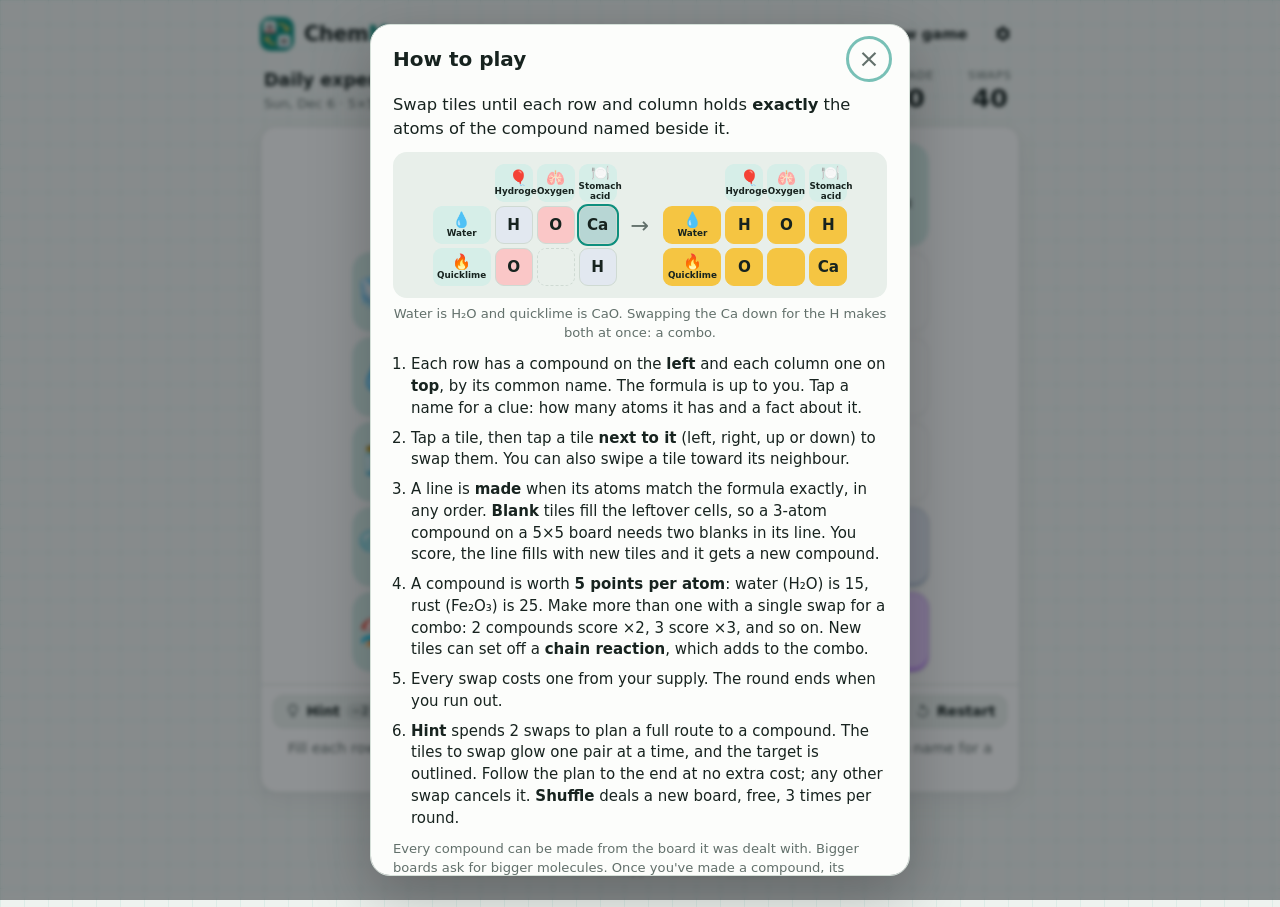
==== public/index.html @ acdf08f6 "Add ChemMove site and fix four gameplay bugs - Record a round's result as soon as it ends, not after" ====
<!doctype html>
<html lang="en">
<head>
  <meta charset="utf-8">
  <meta name="viewport" content="width=device-width, initial-scale=1, viewport-fit=cover">
  <title>ChemMove — a daily atom-swapping chemistry puzzle</title>
  <meta name="description" content="Swap neighbouring atoms until a row or column holds exactly the compound named beside it. Make water, rust, laughing gas and more, chain reactions for combos, and fill your lab notebook. A new ChemMove puzzle every day.">
  <meta name="theme-color" content="#eef3ef" media="(prefers-color-scheme: light)">
  <meta name="theme-color" content="#0e1614" media="(prefers-color-scheme: dark)">
  <link rel="canonical" href="https://chemmove.tryonlinux.com/">

  <meta property="og:type" content="website">
  <meta property="og:site_name" content="ChemMove">
  <meta property="og:title" content="ChemMove">
  <meta property="og:description" content="Swap atoms, build compounds, set off chain reactions. A new chemistry puzzle every day.">
  <meta property="og:url" content="https://chemmove.tryonlinux.com/">
  <meta property="og:image" content="https://chemmove.tryonlinux.com/og-image.png">
  <meta property="og:image:type" content="image/png">
  <meta property="og:image:width" content="1200">
  <meta property="og:image:height" content="630">
  <meta property="og:image:alt" content="A grid of coloured element tiles with compound names like Water and Rust along the top and left edges">
  <meta name="twitter:card" content="summary_large_image">
  <meta name="twitter:title" content="ChemMove">
  <meta name="twitter:description" content="Swap atoms, build compounds, set off chain reactions. A new chemistry puzzle every day.">
  <meta name="twitter:image" content="https://chemmove.tryonlinux.com/og-image.png">

  <link rel="icon" href="favicon.svg" type="image/svg+xml">
  <link rel="apple-touch-icon" href="apple-touch-icon.png">
  <link rel="manifest" href="site.webmanifest">
  <meta name="apple-mobile-web-app-title" content="ChemMove">
  <link rel="stylesheet" href="style.css">
  <script type="application/ld+json">
  {
    "@context": "https://schema.org",
    "@type": "VideoGame",
    "name": "ChemMove",
    "url": "https://chemmove.tryonlinux.com/",
    "image": "https://chemmove.tryonlinux.com/og-image.png",
    "description": "A chemistry puzzle. Swap neighbouring atoms on a grid until a row or column holds exactly the atoms of the compound named beside it, like water (H₂O) or rust (Fe₂O₃), with blank tiles filling the rest. Completed lines refresh and score points; make several with one swap for a combo. A new daily puzzle for everyone, plus random games from 3×3 to 10×10.",
    "genre": ["Puzzle", "Educational"],
    "applicationCategory": "Game",
    "gamePlatform": "Web browser",
    "playMode": "SinglePlayer",
    "operatingSystem": "Any",
    "inLanguage": "en",
    "author": { "@type": "Person", "name": "Jordan Tryon" },
    "offers": { "@type": "Offer", "price": "0", "priceCurrency": "USD" }
  }
  </script>
</head>
<body>
  <header class="topbar">
    <a class="brand" href="./" aria-label="ChemMove home">
      <img class="brand-mark" src="favicon.svg" alt="" width="34" height="34">
      <span class="brand-word">Chem<b>Move</b></span>
    </a>
    <nav class="topnav">
      <button class="btn ghost" data-open="help" aria-label="How to play"><span class="lbl-full">How to play</span><span class="lbl-short">Help</span></button>
      <button class="btn ghost" data-open="stats" aria-label="Lab notebook and stats"><span class="lbl-full">Notebook</span><span class="lbl-short">Stats</span></button>
      <button class="btn ghost" data-open="new" aria-label="New game"><span class="lbl-full">New game</span><span class="lbl-short">New</span></button>
      <button class="btn ghost icon-btn" data-open="settings" aria-label="Settings">
        <svg viewBox="0 0 24 24" width="18" height="18" aria-hidden="true"><path fill="currentColor" d="M19.14 12.94c.04-.3.06-.61.06-.94s-.02-.64-.07-.94l2.03-1.58a.49.49 0 0 0 .12-.61l-1.92-3.32a.49.49 0 0 0-.59-.22l-2.39.96a7.03 7.03 0 0 0-1.62-.94l-.36-2.54A.48.48 0 0 0 13.92 2h-3.84a.48.48 0 0 0-.48.41l-.36 2.54c-.59.24-1.13.56-1.62.94l-2.39-.96a.49.49 0 0 0-.59.22L2.72 8.47a.48.48 0 0 0 .12.61l2.03 1.58c-.05.3-.07.63-.07.94s.02.64.07.94l-2.03 1.58a.49.49 0 0 0-.12.61l1.92 3.32c.12.22.37.29.59.22l2.39-.96c.5.38 1.03.7 1.62.94l.36 2.54c.05.24.24.41.48.41h3.84c.24 0 .44-.17.47-.41l.36-2.54c.59-.24 1.13-.56 1.62-.94l2.39.96c.22.08.47 0 .59-.22l1.92-3.32a.48.48 0 0 0-.12-.61l-2.01-1.58ZM12 15.6A3.6 3.6 0 1 1 12 8.4a3.6 3.6 0 0 1 0 7.2Z"/></svg>
      </button>
    </nav>
  </header>

  <main class="wrap">
    <section class="hud">
      <div class="hud-name">
        <span id="hudTitle">Daily experiment</span>
        <span class="muted small" id="hudSub"></span>
      </div>
      <div class="hud-stat"><span class="label">Score</span><strong id="hudScore">0</strong></div>
      <div class="hud-stat"><span class="label">Made</span><strong id="hudLines">0</strong></div>
      <div class="hud-stat"><span class="label">Swaps</span><strong id="hudSwaps">0</strong></div>
    </section>

    <section class="card board-card">
      <div class="stage" id="stage">
        <div class="board" id="board">
          <div class="corner" aria-hidden="true">⚗️</div>
          <div class="col-heads" id="colHeads" role="group" aria-label="Column targets. Select one to learn about the compound."></div>
          <div class="row-heads" id="rowHeads" role="group" aria-label="Row targets. Select one to learn about the compound."></div>
          <div class="tiles" id="tiles" role="group" aria-label="Atoms. Use arrow keys to move, Enter to pick an atom, then Enter on a neighbour to swap."></div>
        </div>
        <div class="float" id="float" aria-hidden="true"></div>
      </div>

      <div class="tools">
        <button class="tool" id="hintBtn">
          <svg viewBox="0 0 24 24" width="16" height="16" aria-hidden="true"><path fill="currentColor" d="M9 21h6v-1.5H9V21Zm3-19a7 7 0 0 0-4 12.74V17a1 1 0 0 0 1 1h6a1 1 0 0 0 1-1v-2.26A7 7 0 0 0 12 2Zm2.85 11.1-.85.6V16h-4v-2.3l-.85-.6a5 5 0 1 1 5.7 0Z"/></svg>
          Hint <span class="cost">−2 swaps</span>
        </button>
        <button class="tool" id="shuffleBtn">
          <svg viewBox="0 0 24 24" width="16" height="16" aria-hidden="true"><path fill="currentColor" d="M10.59 9.17 5.41 4 4 5.41l5.17 5.17 1.42-1.41ZM14.5 4l2.04 2.04L4 18.59 5.41 20 17.96 7.46 20 9.5V4h-5.5Zm.33 9.41-1.41 1.41 3.13 3.13L14.5 20H20v-5.5l-2.04 2.04-3.13-3.13Z"/></svg>
          Shuffle <span class="cost" id="shuffleLeft">3 left</span>
        </button>
        <span class="spacer"></span>
        <button class="tool" id="restartBtn">
          <svg viewBox="0 0 24 24" width="16" height="16" aria-hidden="true"><path fill="currentColor" d="M12 5V1L7 6l5 5V7a6 6 0 1 1-6 6H4a8 8 0 1 0 8-8Z"/></svg>
          <span id="restartLbl">Restart</span>
        </button>
      </div>
      <p class="msg" id="msg" aria-live="polite"></p>
    </section>

    <section class="card done-bar" id="doneBar" hidden>
      <div>
        <strong id="doneTitle">Out of swaps</strong>
        <div class="muted small" id="doneSub"></div>
      </div>
      <div class="inline">
        <button class="btn" data-open="finish">Results</button>
        <button class="btn primary" data-open="new">New game</button>
      </div>
    </section>

    <noscript><section class="card notfound"><p>ChemMove needs JavaScript to run.</p></section></noscript>
  </main>

  <footer class="foot">
    <span class="foot-group"><span>ChemMove</span><span class="sep" aria-hidden="true">·</span><span id="footGame"></span></span>
    <span class="sep foot-gsep" aria-hidden="true">·</span>
    <span class="foot-group"><a class="foot-link" href="https://github.com/tryonlinux/chem-move" target="_blank" rel="noopener noreferrer">
      <svg class="gh" viewBox="0 0 16 16" width="14" height="14" aria-hidden="true"><path fill="currentColor" d="M8 0C3.58 0 0 3.58 0 8c0 3.54 2.29 6.53 5.47 7.59.4.07.55-.17.55-.38 0-.19-.01-.82-.01-1.49-2.01.37-2.53-.49-2.69-.94-.09-.23-.48-.94-.82-1.13-.28-.15-.68-.52-.01-.53.63-.01 1.08.58 1.23.82.72 1.21 1.87.87 2.33.66.07-.52.28-.87.51-1.07-1.78-.2-3.64-.89-3.64-3.95 0-.87.31-1.59.82-2.15-.08-.2-.36-1.02.08-2.12 0 0 .67-.21 2.2.82.64-.18 1.32-.27 2-.27.68 0 1.36.09 2 .27 1.53-1.04 2.2-.82 2.2-.82.44 1.1.16 1.92.08 2.12.51.56.82 1.27.82 2.15 0 3.07-1.87 3.75-3.65 3.95.29.25.54.73.54 1.48 0 1.07-.01 1.93-.01 2.2 0 .21.15.46.55.38A8.012 8.012 0 0 0 16 8c0-4.42-3.58-8-8-8Z"/></svg>
      Source on GitHub
    </a></span>
    <a class="foot-link foot-also" href="https://parchem.tryonlinux.com/">Also try Par for the Chem ⛳</a>
    <p class="foot-support">Find this useful? You can support it with a <a href="https://buymeacoffee.com/tryomas" target="_blank" rel="noopener noreferrer">coffee</a>. Thanks!</p>
  </footer>

  <div class="toast" id="toast" role="status" aria-live="polite"></div>

  <!-- How to play -->
  <dialog id="dlg-help">
    <div class="dlg">
      <header><h2>How to play</h2><button class="x" data-close aria-label="Close">×</button></header>
      <p class="lead">Swap tiles until each row and column holds <b>exactly</b> the atoms of the compound named beside it.</p>
      <div class="demo" aria-hidden="true">
        <div class="demo-grid">
          <span class="d-hdr"></span><span class="d-hdr">🎈<small>Hydrogen</small></span><span class="d-hdr">🫁<small>Oxygen</small></span><span class="d-hdr">🍽️<small>Stomach acid</small></span>
          <span class="d-hdr">💧<small>Water</small></span><span class="d-tile el-h">H</span><span class="d-tile el-o">O</span><span class="d-tile el-ca d-sel">Ca</span>
          <span class="d-hdr">🔥<small>Quicklime</small></span><span class="d-tile el-o">O</span><span class="d-tile d-blank"></span><span class="d-tile el-h">H</span>
        </div>
        <div class="demo-arrow">→</div>
        <div class="demo-grid">
          <span class="d-hdr"></span><span class="d-hdr">🎈<small>Hydrogen</small></span><span class="d-hdr">🫁<small>Oxygen</small></span><span class="d-hdr">🍽️<small>Stomach acid</small></span>
          <span class="d-hdr d-hit">💧<small>Water</small></span><span class="d-tile el-h d-hit">H</span><span class="d-tile el-o d-hit">O</span><span class="d-tile el-h d-hit">H</span>
          <span class="d-hdr d-hit">🔥<small>Quicklime</small></span><span class="d-tile el-o d-hit">O</span><span class="d-tile d-blank d-hit"></span><span class="d-tile el-ca d-hit">Ca</span>
        </div>
      </div>
      <p class="demo-cap muted small">Water is H₂O and quicklime is CaO. Swapping the Ca down for the H makes both at once: a combo.</p>
      <ol class="steps">
        <li>Each row has a compound on the <b>left</b> and each column one on <b>top</b>, by its common name. The formula is up to you. Tap a name for a clue: how many atoms it has and a fact about it.</li>
        <li>Tap a tile, then tap a tile <b>next to it</b> (left, right, up or down) to swap them. You can also swipe a tile toward its neighbour.</li>
        <li>A line is <b>made</b> when its atoms match the formula exactly, in any order. <b>Blank</b> tiles fill the leftover cells, so a 3-atom compound on a 5×5 board needs two blanks in its line. You score, the line fills with new tiles and it gets a new compound.</li>
        <li>A compound is worth <b>5 points per atom</b>: water (H₂O) is 15, rust (Fe₂O₃) is 25. Make more than one with a single swap for a combo: 2 compounds score ×2, 3 score ×3, and so on. New tiles can set off a <b>chain reaction</b>, which adds to the combo.</li>
        <li>Every swap costs one from your supply. The round ends when you run out.</li>
        <li><b>Hint</b> spends 2 swaps to plan a full route to a compound. The tiles to swap glow one pair at a time, and the target is outlined. Follow the plan to the end at no extra cost; any other swap cancels it. <b>Shuffle</b> deals a new board, free, 3 times per round.</li>
      </ol>
      <p class="fine">Every compound can be made from the board it was dealt with. Bigger boards ask for bigger molecules. Once you've made a compound, its formula goes in your <b>lab notebook</b> and shows when you tap its name. The <b>Daily</b> board is the same for everyone, and your first finish is the one that counts.</p>
      <div class="dlg-actions"><button class="btn primary" data-close>Let's react</button></div>
    </div>
  </dialog>

  <!-- Stats -->
  <dialog id="dlg-stats">
    <div class="dlg">
      <header><h2>Lab notebook</h2><button class="x" data-close aria-label="Close">×</button></header>
      <div class="stat-grid" id="statGrid"></div>
      <p class="center muted small" id="statNext"></p>
      <h3>Compounds discovered <span class="book-count" id="bookCount"></span></h3>
      <div class="notebook" id="notebook"></div>
      <h3>Best by grid size</h3>
      <div class="size-bests" id="sizeBests"></div>
      <h3>Recent rounds</h3>
      <div id="recentRounds"></div>
      <p class="fine">Your notebook and stats are saved in this browser only. They don't sync to your other devices.</p>
    </div>
  </dialog>

  <!-- New game -->
  <dialog id="dlg-new">
    <div class="dlg">
      <header><h2>New game</h2><button class="x" data-close aria-label="Close">×</button></header>
      <div class="option">
        <div>
          <strong>Daily experiment</strong>
          <div class="muted small" id="dailyStatus">Same 5×5 board for everyone today.</div>
        </div>
        <button class="btn primary" id="playDaily">Play daily</button>
      </div>
      <div class="option">
        <div>
          <strong>Random game</strong>
          <div class="muted small" id="sizeInfo">A new board, with a code you can share.</div>
        </div>
        <div class="inline">
          <div class="stepper" role="group" aria-label="Grid size">
            <button class="tool icon" id="sizeDown" aria-label="Smaller grid">−</button>
            <output id="sizeValue" aria-live="polite">6×6</output>
            <button class="tool icon" id="sizeUp" aria-label="Bigger grid">+</button>
          </div>
          <button class="btn" id="playRandom">Start</button>
        </div>
      </div>
      <form class="option" id="codeForm">
        <label for="codeInput"><strong>Game code</strong>
          <span class="muted small">Play a friend's board.</span></label>
        <div class="inline">
          <input id="codeInput" maxlength="11" placeholder="e.g. K3F9QZ-6" autocapitalize="characters" autocomplete="off" spellcheck="false">
          <button class="btn">Go</button>
        </div>
      </form>
      <div class="option subtle">
        <div>
          <strong>Current game</strong>
          <div class="muted small" id="currentGameInfo"></div>
        </div>
        <button class="btn ghost" id="copyLink">Copy link</button>
      </div>
    </div>
  </dialog>

  <!-- Settings -->
  <dialog id="dlg-settings">
    <div class="dlg">
      <header><h2>Settings</h2><button class="x" data-close aria-label="Close">×</button></header>
      <label class="option switch-row">
        <span><strong>Element colours</strong><span class="muted small">Tint each atom with its element's colour.</span></span>
        <input type="checkbox" role="switch" class="switch" data-setting="colors">
      </label>
      <label class="option switch-row">
        <span><strong>Highlight swaps</strong><span class="muted small">Outline the atoms a selected atom can swap with.</span></span>
        <input type="checkbox" role="switch" class="switch" data-setting="moves">
      </label>
      <label class="option switch-row">
        <span><strong>Sound</strong><span class="muted small">Quiet clicks, fizzes and chimes.</span></span>
        <input type="checkbox" role="switch" class="switch" data-setting="sound">
      </label>
    </div>
  </dialog>

  <!-- Round complete -->
  <dialog id="dlg-finish">
    <div class="dlg">
      <header><h2 id="finTitle">Round complete</h2><button class="x" data-close aria-label="Close">×</button></header>
      <div class="big-score"><strong id="finScore">0</strong><span class="muted">points</span></div>
      <p class="center muted" id="finLine"></p>
      <p class="center badge-line" id="finBadge" hidden></p>
      <div class="chips" id="finMade"></div>
      <pre class="emoji-card" id="finEmoji"></pre>
      <p class="center muted small" id="finNext"></p>
      <div class="dlg-actions">
        <button class="btn" id="shareBtn">Share result</button>
        <button class="btn ghost" data-open="stats">Notebook</button>
        <button class="btn primary" data-open="new">New game</button>
      </div>
    </div>
  </dialog>

  <script src="game.js"></script>
</body>
</html>
---- public/style.css ----
:root {
  --bg: #eef3ef;
  --surface: #fcfdfb;
  --surface-2: #e8efea;
  --ink: #17231f;
  --muted: #62706b;
  --line: #d5e0d9;
  --accent: #0e8f7e;
  --accent-hover: #0b7a6b;
  --accent-ink: #ffffff;
  --accent-soft: #d6eee8;
  --tile: #ffffff;
  --tile-edge: #cfdad3;
  --tint-max: 30%;
  --select: #bfeae2;
  --gold: #f5c542;
  --warn: #c2410c;
  --paper-line: rgba(14, 143, 126, 0.07);
  --radius: 16px;
  --shadow: 0 1px 2px rgba(29, 36, 51, 0.05), 0 8px 24px rgba(29, 36, 51, 0.06);
  --font: ui-rounded, "SF Pro Rounded", system-ui, -apple-system, "Segoe UI", Roboto, "Helvetica Neue", Arial, sans-serif;
  color-scheme: light;
}

@media (prefers-color-scheme: dark) {
  :root {
    --bg: #0e1614;
    --surface: #141e1b;
    --surface-2: #1a2723;
    --ink: #e4ece9;
    --muted: #93a39d;
    --line: #26352f;
    --accent: #3fd1b8;
    --accent-hover: #5fdcc6;
    --accent-ink: #04201b;
    --accent-soft: #163029;
    --tile: #1f2b27;
    --tile-edge: #31423c;
    --tint-max: 42%;
    --select: #1c5248;
    --gold: #b98f1c;
    --warn: #fb923c;
    --paper-line: rgba(63, 209, 184, 0.04);
    --shadow: 0 1px 2px rgba(0, 0, 0, 0.3), 0 8px 24px rgba(0, 0, 0, 0.25);
    color-scheme: dark;
  }
}

* { box-sizing: border-box; }
[hidden] { display: none !important; }

html { -webkit-text-size-adjust: 100%; }

body {
  margin: 0;
  font-family: var(--font);
  font-size: 15px;
  line-height: 1.45;
  color: var(--ink);
  background-color: var(--bg);
  background-image:
    linear-gradient(var(--paper-line) 1px, transparent 1px),
    linear-gradient(90deg, var(--paper-line) 1px, transparent 1px);
  background-size: 24px 24px;
  min-height: 100vh;
  padding-inline: max(16px, env(safe-area-inset-left)) max(16px, env(safe-area-inset-right));
}

button, input, output { font: inherit; color: inherit; }

.muted { color: var(--muted); }
.small { font-size: 0.82rem; }
.center { text-align: center; }
.offscreen { position: fixed; left: -9999px; top: 0; opacity: 0; }

/* ---------- top bar ---------- */
.topbar {
  max-width: 760px;
  margin: 0 auto;
  display: flex;
  align-items: center;
  justify-content: space-between;
  gap: 12px;
  padding-block: max(14px, env(safe-area-inset-top)) 6px;
}
.brand {
  display: flex;
  align-items: center;
  gap: 10px;
  color: inherit;
  text-decoration: none;
  font-size: 1.3rem;
  font-weight: 700;
  letter-spacing: -0.02em;
  flex: none;
}
.brand b { color: var(--accent); }
.brand-mark { width: 34px; height: 34px; border-radius: 10px; display: block; }
.topnav { display: flex; gap: 2px; align-items: center; }
.lbl-short { display: none; }

/* ---------- buttons ---------- */
.btn {
  appearance: none;
  border: 1px solid var(--line);
  background: var(--surface);
  color: var(--ink);
  padding: 0.55em 1em;
  border-radius: 999px;
  cursor: pointer;
  font-weight: 600;
  font-size: 0.92rem;
  white-space: nowrap;
  transition: background-color 0.15s, border-color 0.15s, transform 0.08s;
}
.btn:hover { border-color: var(--muted); }
.btn:active { transform: translateY(1px); }
.btn:disabled { opacity: 0.45; cursor: not-allowed; transform: none; }
.btn.primary { background: var(--accent); border-color: var(--accent); color: var(--accent-ink); }
.btn.primary:hover { background: var(--accent-hover); border-color: var(--accent-hover); }
.btn.ghost { background: transparent; border-color: transparent; }
.btn.ghost:hover { background: var(--surface-2); border-color: var(--line); }
.icon-btn { display: inline-grid; place-items: center; padding: 0.5em; }
:focus-visible { outline: 3px solid color-mix(in srgb, var(--accent) 55%, transparent); outline-offset: 2px; }

/* ---------- layout ---------- */
.wrap {
  max-width: 760px;
  margin: 0 auto;
  display: grid;
  grid-template-columns: minmax(0, 1fr);
  gap: 12px;
  padding-block: 8px 20px;
}
.wrap > * { min-width: 0; }
.card {
  background: var(--surface);
  border: 1px solid var(--line);
  border-radius: var(--radius);
  box-shadow: var(--shadow);
}
.inline { display: flex; gap: 6px; align-items: center; flex-wrap: wrap; }

/* ---------- HUD ---------- */
.hud {
  display: grid;
  grid-template-columns: minmax(0, 1fr) repeat(3, auto);
  align-items: center;
  gap: 4px 22px;
  padding-inline: 4px;
}
.hud .label {
  display: block;
  font-size: 0.7rem;
  text-transform: uppercase;
  letter-spacing: 0.08em;
  color: var(--muted);
}
.hud strong { display: inline-block; font-size: 1.6rem; line-height: 1.1; font-variant-numeric: tabular-nums; }
.hud-name { display: flex; flex-direction: column; min-width: 0; }
.hud-name > span { white-space: nowrap; overflow: hidden; text-overflow: ellipsis; }
.hud-name > span:first-child { font-weight: 700; font-size: 1.1rem; }
.hud-stat { text-align: center; min-width: 52px; }
#hudSwaps.low { color: var(--warn); }
.bump { animation: bump 0.35s ease-out; }
@keyframes bump { 40% { transform: scale(1.25); color: var(--accent); } }

/* ---------- board ---------- */
.board-card { overflow: hidden; }
.stage {
  position: relative;
  display: flex;
  justify-content: center;
  padding: 16px 8px 12px;
}
.board {
  --n: 5;
  --cell: 56px;
  --gap: 5px;
  --font: 18px;
  display: grid;
  --rhw: 106px;
  --chh: 84px;
  --name: 11px;
  grid-template-columns: var(--rhw) auto;
  grid-template-rows: var(--chh) auto;
  gap: var(--gap);
  font-variant-numeric: tabular-nums;
}
.corner {
  display: grid;
  place-items: center;
  color: var(--muted);
  font-size: calc(var(--cell) * 0.6);
  opacity: 0.75;
}
.col-heads { display: grid; grid-template-columns: repeat(var(--n), var(--cell)); grid-template-rows: var(--chh); gap: var(--gap); }
.row-heads { display: grid; grid-template-rows: repeat(var(--n), var(--cell)); grid-template-columns: var(--rhw); gap: var(--gap); }
.tiles {
  display: grid;
  grid-template-columns: repeat(var(--n), var(--cell));
  grid-auto-rows: var(--cell);
  gap: var(--gap);
  touch-action: none;
  user-select: none;
  -webkit-user-select: none;
}

.hdr {
  appearance: none;
  border: none;
  margin: 0;
  min-width: 0;
  overflow: hidden;
  display: flex;
  flex-direction: column;
  align-items: center;
  justify-content: center;
  gap: 2px;
  padding: 3px 2px;
  border-radius: calc(var(--cell) * 0.24);
  background: var(--accent-soft);
  color: var(--accent);
  font-size: var(--name);
  line-height: 1.1;
  text-align: center;
  cursor: help;
  transition: background-color 0.15s;
  -webkit-tap-highlight-color: transparent;
}
.hdr:hover { background: color-mix(in srgb, var(--accent) 22%, var(--accent-soft)); }
.hdr-e { font-size: calc(var(--cell) * 0.36); line-height: 1; }
.hdr-n {
  font-weight: 800;
  color: var(--ink);
  letter-spacing: -0.01em;
  overflow-wrap: anywhere;
  hyphens: auto;
  display: -webkit-box;
  -webkit-box-orient: vertical;
  -webkit-line-clamp: 3;
  overflow: hidden;
  max-width: 100%;
}
.col-heads .hdr.long .hdr-n { font-size: 0.88em; }
/* Row targets are wide: emoji beside the name. */
.row-heads .hdr { flex-direction: row; gap: 6px; padding-inline: 6px; }
.row-heads .hdr-n { flex: 1; }
/* Tight boards drop the column names for a bigger emoji; tap to read it. */
.board.tight .col-heads .hdr-e { font-size: calc(var(--cell) * 0.62); }
.board.tight .col-heads .hdr-n { display: none; }
.board.tight .row-heads .hdr-e { display: none; }
.board.tight .row-heads .hdr { padding-inline: 3px; }
.hdr.goal { box-shadow: inset 0 0 0 2px var(--gold); background: color-mix(in srgb, var(--gold) 30%, var(--accent-soft)); }
.hdr.focus { box-shadow: inset 0 0 0 2px var(--accent); }
.hdr.hit { animation: hdrHit 0.52s ease-out; }
.hdr.fresh { animation: fresh 0.35s ease-out; }
@keyframes hdrHit {
  0%, 60% { background: var(--gold); color: var(--ink); transform: scale(1.08); }
}

.tile {
  --tint: var(--tile);
  appearance: none;
  position: relative;
  display: grid;
  place-items: center;
  width: var(--cell);
  height: var(--cell);
  padding: 0;
  border: 1px solid var(--tile-edge);
  border-radius: calc(var(--cell) * 0.2);
  background: var(--tile);
  color: var(--ink);
  font-weight: 800;
  font-size: var(--font);
  letter-spacing: -0.02em;
  cursor: pointer;
  box-shadow: 0 1px 0 var(--tile-edge), 0 2px 4px rgba(23, 35, 31, 0.06);
  transition: background-color 0.2s, transform 0.12s, box-shadow 0.12s;
  -webkit-tap-highlight-color: transparent;
}
.tile.tinted {
  background: color-mix(in srgb, var(--tint) var(--tint-max), var(--tile));
  border-color: color-mix(in srgb, var(--tint) 45%, var(--tile-edge));
  box-shadow: inset 0 -3px 0 color-mix(in srgb, var(--tint) 55%, transparent), 0 2px 4px rgba(23, 35, 31, 0.06);
}
.tile .sym { line-height: 1; margin-top: calc(var(--cell) * 0.08); }
.tile.two .sym { font-size: 0.86em; }
.tile .z {
  position: absolute;
  top: calc(var(--cell) * 0.06);
  left: calc(var(--cell) * 0.1);
  font-size: max(8px, calc(var(--cell) * 0.17));
  font-weight: 600;
  line-height: 1;
  color: var(--muted);
  letter-spacing: 0;
}
.board.tight .tile .z { display: none; }
.tile.blank {
  background: transparent;
  border: 1.5px dashed var(--tile-edge);
  box-shadow: none;
}
.tile.blank .sym { width: 18%; height: 18%; border-radius: 50%; background: var(--tile-edge); margin: 0; }
.tile.blank.selected { background: var(--select); border-style: solid; }
.board.tight .tile .sym { margin-top: 0; }
.tile:hover { transform: translateY(-1px); }
.tile.selected {
  background: var(--select);
  border-color: var(--accent);
  border-width: 1px;
  box-shadow: 0 0 0 3px color-mix(in srgb, var(--accent) 45%, transparent), 0 6px 14px rgba(29, 36, 51, 0.15);
  transform: translateY(-2px) scale(1.05);
  z-index: 1;
}
.tile.can-swap { border: 2px dashed var(--accent); }
.tile.hint, .tile.tinted.hint { box-shadow: 0 0 0 3px var(--gold); animation: hint 1.1s ease-in-out infinite; z-index: 1; }
.tile.slide { animation: slide 0.16s ease-out; z-index: 2; }
.tile.hit { animation: tileHit 0.52s ease-out; }
.tile.fresh { animation: fresh 0.35s ease-out; }
.tile:disabled { cursor: default; transform: none; }
.board.done .tiles { opacity: 0.55; filter: saturate(0.6); }

@keyframes slide { from { transform: translate(var(--dx, 0), var(--dy, 0)); } }
@keyframes tileHit {
  0%, 55% { background: var(--gold); transform: scale(1.1) rotate(-4deg); border-color: var(--gold); box-shadow: 0 0 16px var(--gold); }
}
@keyframes fresh { from { transform: scale(0.5); opacity: 0; } }
@keyframes hint {
  50% { box-shadow: 0 0 0 4px var(--gold), 0 0 18px var(--gold); transform: scale(1.06); }
}
.tiles.shake { animation: shake 0.33s; }
@keyframes shake {
  25%, 75% { transform: translateX(6px); }
  50% { transform: translateX(-6px); }
}

.float {
  position: absolute;
  left: 50%;
  top: 42%;
  transform: translate(-50%, -50%);
  display: flex;
  flex-direction: column;
  align-items: center;
  pointer-events: none;
  opacity: 0;
  z-index: 5;
  text-shadow: 0 2px 10px var(--surface), 0 0 2px var(--surface);
}
.float strong { font-size: 2.6rem; font-weight: 900; color: var(--accent); line-height: 1; }
.float span { font-weight: 800; font-size: 1.05rem; color: var(--warn); letter-spacing: 0.02em; white-space: nowrap; }
.float.show { animation: floatUp 1s ease-out; }
@keyframes floatUp {
  0% { opacity: 0; transform: translate(-50%, -30%) scale(0.7); }
  20% { opacity: 1; transform: translate(-50%, -50%) scale(1.05); }
  70% { opacity: 1; }
  100% { opacity: 0; transform: translate(-50%, -110%) scale(1); }
}

/* ---------- tools ---------- */
.tools {
  display: flex;
  align-items: center;
  gap: 8px;
  flex-wrap: wrap;
  padding: 10px 12px;
  border-top: 1px solid var(--line);
}
.spacer { flex: 1; }
.tool {
  appearance: none;
  display: inline-flex;
  align-items: center;
  gap: 6px;
  border: 1px solid var(--line);
  background: var(--surface-2);
  border-radius: 10px;
  padding: 0.4em 0.75em;
  cursor: pointer;
  font-weight: 600;
  font-size: 0.88rem;
  white-space: nowrap;
}
.tool:hover { border-color: var(--muted); }
.tool:disabled { opacity: 0.45; cursor: not-allowed; }
.tool svg { color: var(--muted); flex: none; }
.tool.icon { width: 34px; justify-content: center; padding: 0.35em 0; font-size: 1.1rem; }
.tool.armed { border-color: var(--warn); color: var(--warn); }
.tool.armed svg { color: var(--warn); }
.cost {
  font-size: 0.72rem;
  font-weight: 700;
  color: var(--muted);
  background: color-mix(in srgb, var(--muted) 14%, transparent);
  border-radius: 999px;
  padding: 0 0.5em;
}
.msg {
  margin: 0;
  padding: 0 14px 12px;
  min-height: 1.5em;
  text-align: center;
  color: var(--muted);
  font-size: 0.9rem;
}

.done-bar {
  display: flex;
  justify-content: space-between;
  align-items: center;
  gap: 12px;
  flex-wrap: wrap;
  padding: 12px 16px;
  background: var(--accent-soft);
  border-color: color-mix(in srgb, var(--accent) 30%, var(--line));
  animation: pop 0.35s ease-out;
}
@keyframes pop { from { transform: scale(0.97); opacity: 0; } to { transform: scale(1); opacity: 1; } }

/* ---------- footer ---------- */
.foot {
  max-width: 760px;
  margin: 0 auto;
  padding-block: 0 max(28px, env(safe-area-inset-bottom));
  display: flex;
  flex-wrap: wrap;
  justify-content: center;
  align-items: center;
  gap: 4px 0;
  text-align: center;
  font-size: 0.8rem;
  line-height: 1.4;
  color: var(--muted);
}
.foot .sep { margin-inline: 0.5em; }
.foot-group { display: inline-flex; flex-wrap: wrap; justify-content: center; align-items: center; }
.foot-also { flex-basis: 100%; justify-content: center; }
@media (max-width: 640px) {
  .foot-gsep { display: none; }
  .foot-group { flex-basis: 100%; }
}
.foot-link {
  color: inherit;
  text-decoration: none;
  display: inline-flex;
  align-items: center;
  gap: 5px;
  transition: color 0.15s;
}
.foot-link:hover { color: var(--ink); text-decoration: underline; text-decoration-color: var(--line); text-underline-offset: 3px; }
.foot .gh { flex: none; }
.foot-support { flex-basis: 100%; margin: 4px 0 0; }
.foot-support a { color: inherit; text-underline-offset: 3px; text-decoration-color: var(--line); }
.foot-support a:hover { color: var(--ink); }

/* ---------- toast ---------- */
.toast {
  position: fixed;
  left: 50%;
  bottom: max(20px, env(safe-area-inset-bottom));
  transform: translate(-50%, 20px);
  background: var(--ink);
  color: var(--bg);
  padding: 10px 16px;
  border-radius: 12px;
  font-size: 0.9rem;
  max-width: calc(100vw - 32px);
  opacity: 0;
  pointer-events: none;
  transition: opacity 0.2s, transform 0.2s;
  z-index: 50;
  text-align: center;
  width: max-content;
  max-width: min(460px, calc(100vw - 32px));
  line-height: 1.4;
}
.toast.show { opacity: 1; transform: translate(-50%, 0); }

/* ---------- dialogs ---------- */
dialog {
  border: 1px solid var(--line);
  border-radius: 20px;
  padding: 0;
  width: min(540px, calc(100vw - 32px));
  max-height: calc(100dvh - 48px);
  overflow: auto;
  overscroll-behavior: contain;
  background: var(--surface);
  color: var(--ink);
  box-shadow: 0 20px 60px rgba(0, 0, 0, 0.25);
}
dialog::backdrop { background: rgba(10, 14, 20, 0.45); backdrop-filter: blur(2px); }
dialog[open] { animation: pop 0.2s ease-out; }
.dlg { padding: 20px 22px 22px; }
.dlg header {
  position: sticky;
  top: -20px;
  z-index: 2;
  display: flex;
  justify-content: space-between;
  align-items: center;
  margin: -20px -22px 10px;
  padding: 16px 22px 6px;
  background: var(--surface);
}
.dlg h2 { margin: 0; font-size: 1.25rem; }
.dlg h3 { margin: 18px 0 8px; font-size: 0.78rem; text-transform: uppercase; letter-spacing: 0.08em; color: var(--muted); }
.x {
  appearance: none;
  border: none;
  background: transparent;
  font-size: 1.6rem;
  line-height: 1;
  cursor: pointer;
  color: var(--muted);
  width: 36px;
  height: 36px;
  border-radius: 50%;
}
.x:hover { background: var(--surface-2); color: var(--ink); }
.lead { margin: 0 0 12px; font-size: 1.02rem; }
.steps { padding-left: 1.2em; margin: 12px 0 10px; }
.steps li { margin-bottom: 8px; }
.fine { color: var(--muted); font-size: 0.82rem; margin: 10px 0 0; }
.dlg-actions { display: flex; gap: 8px; justify-content: flex-end; flex-wrap: wrap; margin-top: 16px; }

.demo {
  display: flex;
  align-items: center;
  justify-content: center;
  gap: 14px;
  padding: 12px;
  border-radius: 14px;
  background: var(--surface-2);
}
.demo-arrow { font-size: 1.4rem; color: var(--muted); }
.demo-grid {
  display: grid;
  grid-template-columns: 58px repeat(3, 38px);
  grid-auto-rows: 38px;
  gap: 4px;
  font-weight: 800;
  font-size: 0.95rem;
}
.demo-grid span { display: grid; place-items: center; border-radius: 9px; }
.d-hdr:not(:empty) { background: var(--accent-soft); color: var(--ink); font-size: 0.95rem; line-height: 1.1; text-align: center; align-content: center; gap: 1px; }
.d-hdr small { font-size: 0.55rem; font-weight: 800; }
.d-tile { border: 1px solid var(--tile-edge); background: color-mix(in srgb, var(--tint, var(--tile)) var(--tint-max), var(--tile)); }
.el-h { --tint: #9fb3cc; }
.el-c { --tint: #6b7280; }
.el-n { --tint: #3b82f6; }
.el-o { --tint: #ef4444; }
.el-na { --tint: #a855f7; }
.el-ca { --tint: #0f766e; }
.d-tile.d-blank { background: transparent; border-style: dashed; }
.demo-cap { text-align: center; margin: 6px 0 0; }
.d-sel { box-shadow: 0 0 0 2px var(--accent); }
.demo-grid .d-hit { background: var(--gold); color: var(--ink); border-color: var(--gold); }

.option {
  display: flex;
  justify-content: space-between;
  align-items: center;
  gap: 12px;
  flex-wrap: wrap;
  padding: 12px 0;
  border-bottom: 1px solid var(--line);
  margin: 0;
}
.option:last-child { border-bottom: none; }
.option label, .switch-row > span { display: flex; flex-direction: column; }
.switch-row { cursor: pointer; flex-wrap: nowrap; }
.dlg input:not([type]) {
  border: 1px solid var(--line);
  background: var(--surface-2);
  border-radius: 10px;
  padding: 0.5em 0.75em;
  min-width: 0;
  width: 140px;
}
.dlg input:not([type]):focus { outline: none; border-color: var(--accent); }
#codeInput { text-transform: uppercase; letter-spacing: 0.06em; }
.stepper { display: inline-flex; align-items: center; gap: 4px; }
.stepper output { min-width: 3.4em; text-align: center; font-weight: 700; font-variant-numeric: tabular-nums; }

.switch {
  appearance: none;
  flex: none;
  position: relative;
  width: 46px;
  height: 28px;
  margin: 0;
  border-radius: 999px;
  background: var(--line);
  cursor: pointer;
  transition: background-color 0.18s;
}
.switch::after {
  content: "";
  position: absolute;
  top: 3px;
  left: 3px;
  width: 22px;
  height: 22px;
  border-radius: 50%;
  background: #fff;
  box-shadow: 0 1px 3px rgba(0, 0, 0, 0.25);
  transition: transform 0.18s;
}
.switch:checked { background: var(--accent); }
.switch:checked::after { transform: translateX(18px); }

.stat-grid { display: grid; grid-template-columns: repeat(4, minmax(0, 1fr)); gap: 8px; }
.stat {
  display: flex;
  flex-direction: column;
  align-items: center;
  padding: 10px 4px;
  border-radius: 12px;
  background: var(--surface-2);
  text-align: center;
}
.stat strong { font-size: 1.7rem; line-height: 1.1; font-variant-numeric: tabular-nums; }
.stat span { font-size: 0.72rem; color: var(--muted); }
#statNext { margin: 10px 0 0; }
.size-bests { display: grid; grid-template-columns: repeat(8, minmax(0, 1fr)); gap: 4px; }
.book-count { float: right; color: var(--accent); letter-spacing: 0.02em; }
.notebook {
  display: grid;
  grid-template-columns: repeat(auto-fill, minmax(150px, 1fr));
  gap: 6px;
  max-height: 34vh;
  overflow-y: auto;
  padding: 2px;
}
.entry {
  display: flex;
  align-items: center;
  gap: 8px;
  padding: 6px 8px;
  border-radius: 10px;
  background: var(--surface-2);
  font-size: 0.8rem;
  line-height: 1.2;
  min-width: 0;
}
.entry.locked { opacity: 0.5; background: transparent; border: 1px dashed var(--line); }
.e-emoji { font-size: 1.3rem; flex: none; }
.e-body { display: flex; flex-direction: column; min-width: 0; flex: 1; }
.e-body strong { white-space: nowrap; overflow: hidden; text-overflow: ellipsis; }
.e-count { color: var(--accent); font-variant-numeric: tabular-nums; }
.chips { display: flex; flex-wrap: wrap; justify-content: center; gap: 6px; margin: 12px 0 0; }
.chips:empty { display: none; }
.chip {
  display: inline-flex;
  align-items: center;
  gap: 4px;
  padding: 3px 10px;
  border-radius: 999px;
  background: var(--accent-soft);
  font-size: 0.84rem;
  font-weight: 600;
}
.chip b { color: var(--accent); }
.size-best {
  display: flex;
  flex-direction: column;
  align-items: center;
  padding: 6px 4px;
  border-radius: 10px;
  border: 1px solid var(--line);
  font-variant-numeric: tabular-nums;
}
.size-best span { font-size: 0.72rem; color: var(--muted); }
.size-best.none strong { color: var(--muted); font-weight: 500; }
.table-scroll { overflow-x: auto; max-height: 40vh; }
.rounds { width: 100%; border-collapse: collapse; font-variant-numeric: tabular-nums; font-size: 0.88rem; }
.rounds th { text-align: left; color: var(--muted); font-weight: 600; font-size: 0.74rem; text-transform: uppercase; letter-spacing: 0.05em; padding: 6px 8px; border-bottom: 1px solid var(--line); }
.rounds td { padding: 7px 8px; border-bottom: 1px solid var(--line); white-space: nowrap; }
.rounds .num { text-align: right; }
.rounds tr:last-child td { border-bottom: none; }
.empty { text-align: center; color: var(--muted); padding: 16px 0; margin: 0; }

.big-score { display: flex; justify-content: center; align-items: baseline; gap: 10px; margin: 6px 0 0; }
.big-score strong { font-size: 3.6rem; line-height: 1; font-variant-numeric: tabular-nums; color: var(--accent); }
.badge-line { font-weight: 700; color: var(--warn); margin: 4px 0 0; }
.emoji-card {
  text-align: center;
  font-size: 1.15rem;
  line-height: 1.35;
  letter-spacing: 0.08em;
  margin: 10px 0;
  font-family: inherit;
  white-space: pre-wrap;
}
#finLine, #finNext { margin: 6px 0 0; }

/* ---------- confetti ---------- */
.confetti { position: fixed; inset: 0; pointer-events: none; overflow: hidden; z-index: 60; }
.confetti .bit { width: auto; height: auto; font-size: 20px; }
.confetti span {
  position: absolute;
  top: -16px;
  width: 8px;
  height: 12px;
  border-radius: 2px;
  animation: fall var(--d, 2s) cubic-bezier(0.25, 0.4, 0.6, 1) forwards;
}
@keyframes fall {
  to { transform: translate(var(--x, 0), 105vh) rotate(var(--r, 360deg)); opacity: 0.8; }
}

/* ---------- small screens ---------- */
@media (max-width: 640px) {
  .topbar { padding-block: max(10px, env(safe-area-inset-top)) 2px; gap: 6px; }
  .brand { font-size: 1.1rem; gap: 8px; }
  .brand-mark { width: 28px; height: 28px; border-radius: 8px; }
  .topnav .btn { padding-inline: 0.55em; font-size: 0.82rem; }
  .hud { gap: 2px 12px; }
  .hud .label { font-size: 0.62rem; letter-spacing: 0.06em; }
  .hud strong { font-size: 1.25rem; }
  .hud-name > span:first-child { font-size: 0.95rem; }
  .hud-name > span:last-child { font-size: 0.74rem; }
  .hud-stat { min-width: 36px; }
  .stage { padding: 12px 4px 10px; }
  .tools { gap: 6px; padding: 8px 10px; }
  .tool { padding: 0.35em 0.6em; font-size: 0.82rem; }
  .stat-grid { grid-template-columns: repeat(2, minmax(0, 1fr)); }
  .size-bests { grid-template-columns: repeat(4, minmax(0, 1fr)); }
  .notebook { grid-template-columns: repeat(2, minmax(0, 1fr)); }
  .option > .btn { width: 100%; }
  .dlg { padding: 16px 16px 18px; }
  .dlg header { top: -16px; margin: -16px -16px 8px; padding: 12px 16px 6px; }
  .steps { font-size: 0.9rem; padding-left: 1.1em; }
  .steps li { margin-bottom: 6px; }
  .demo { gap: 8px; padding: 8px; }
  .demo-grid { grid-template-columns: 50px repeat(3, 30px); grid-auto-rows: 32px; font-size: 0.8rem; }
  .d-hdr:not(:empty) { font-size: 0.55rem; }
  /* Column names don't fit in the small demo: the emoji says enough. */
  .demo-grid > .d-hdr:nth-child(-n+4) small { display: none; }
  .demo-grid > .d-hdr:nth-child(-n+4):not(:empty) { font-size: 1.1rem; }
}

@media (max-width: 470px) {
  .lbl-full { display: none; }
  .lbl-short { display: inline; }
  .cost { display: none; }
}

@media (max-width: 345px) {
  .brand-word { display: none; }
}

/* Landscape phones: buttons beside the board so everything fits one screen. */
@media (max-height: 540px) and (orientation: landscape) {
  .topbar { padding-block: max(6px, env(safe-area-inset-top)) 0; }
  .brand { font-size: 1.05rem; }
  .brand-mark { width: 26px; height: 26px; border-radius: 8px; }
  .topnav .btn { padding-block: 0.35em; font-size: 0.82rem; }
  .wrap { gap: 6px; padding-block: 4px 12px; }
  .hud strong { font-size: 1.15rem; }
  .hud .label { font-size: 0.6rem; }
  .hud-name > span:first-child { font-size: 0.95rem; }
  .board-card { display: grid; grid-template-columns: minmax(0, 1.5fr) minmax(170px, 1fr); align-items: center; }
  .stage { grid-row: 1 / span 2; padding: 10px 6px; }
  .tools { flex-direction: column; align-items: stretch; border-top: none; align-self: end; }
  .tools .spacer { display: none; }
  .tool { justify-content: center; }
  .msg { align-self: start; padding-top: 4px; }
}

@media (prefers-reduced-motion: reduce) {
  *, *::before, *::after { animation-duration: 0.001ms !important; animation-iteration-count: 1 !important; transition-duration: 0.001ms !important; }
}

/* ---------- 404 ---------- */
.notfound { text-align: center; padding: 56px 20px; }
.notfound h1 { font-size: 1.9rem; margin: 0 0 6px; letter-spacing: -0.01em; }
.notfound p { margin: 0 0 20px; }
.notfound .btn { display: inline-block; text-decoration: none; }
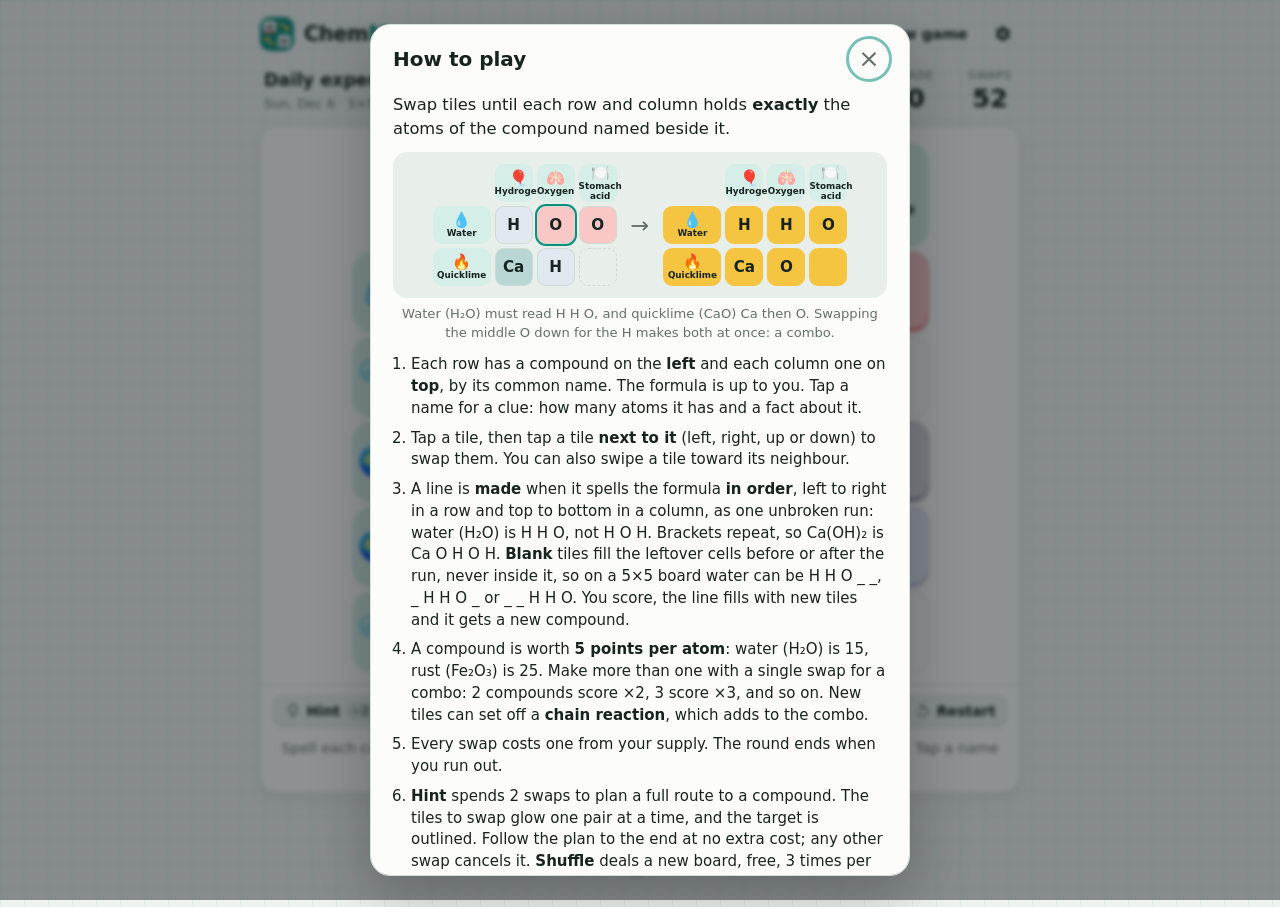
==== commit f28b2945: "Make atom order matter when solving a line A row or column must now spell its compound's formula in " ====
--- a/public/index.html
+++ b/public/index.html
@@ -4,7 +4,7 @@
   <meta charset="utf-8">
   <meta name="viewport" content="width=device-width, initial-scale=1, viewport-fit=cover">
   <title>ChemMove — a daily atom-swapping chemistry puzzle</title>
-  <meta name="description" content="Swap neighbouring atoms until a row or column holds exactly the compound named beside it. Make water, rust, laughing gas and more, chain reactions for combos, and fill your lab notebook. A new ChemMove puzzle every day.">
+  <meta name="description" content="Swap neighbouring atoms until a row or column spells the formula of the compound named beside it, in order. Make water, rust, laughing gas and more, chain reactions for combos, and fill your lab notebook. A new ChemMove puzzle every day.">
   <meta name="theme-color" content="#eef3ef" media="(prefers-color-scheme: light)">
   <meta name="theme-color" content="#0e1614" media="(prefers-color-scheme: dark)">
   <link rel="canonical" href="https://chemmove.tryonlinux.com/">
@@ -36,7 +36,7 @@
     "name": "ChemMove",
     "url": "https://chemmove.tryonlinux.com/",
     "image": "https://chemmove.tryonlinux.com/og-image.png",
-    "description": "A chemistry puzzle. Swap neighbouring atoms on a grid until a row or column holds exactly the atoms of the compound named beside it, like water (H₂O) or rust (Fe₂O₃), with blank tiles filling the rest. Completed lines refresh and score points; make several with one swap for a combo. A new daily puzzle for everyone, plus random games from 3×3 to 10×10.",
+    "description": "A chemistry puzzle. Swap neighbouring atoms on a grid until a row or column spells the formula of the compound named beside it in order, like water (H₂O) or rust (Fe₂O₃), with blank tiles before or after it. Completed lines refresh and score points; make several with one swap for a combo. A new daily puzzle for everyone, plus random games from 3×3 to 10×10.",
     "genre": ["Puzzle", "Educational"],
     "applicationCategory": "Game",
     "gamePlatform": "Web browser",
@@ -139,21 +139,21 @@
       <div class="demo" aria-hidden="true">
         <div class="demo-grid">
           <span class="d-hdr"></span><span class="d-hdr">🎈<small>Hydrogen</small></span><span class="d-hdr">🫁<small>Oxygen</small></span><span class="d-hdr">🍽️<small>Stomach acid</small></span>
-          <span class="d-hdr">💧<small>Water</small></span><span class="d-tile el-h">H</span><span class="d-tile el-o">O</span><span class="d-tile el-ca d-sel">Ca</span>
-          <span class="d-hdr">🔥<small>Quicklime</small></span><span class="d-tile el-o">O</span><span class="d-tile d-blank"></span><span class="d-tile el-h">H</span>
+          <span class="d-hdr">💧<small>Water</small></span><span class="d-tile el-h">H</span><span class="d-tile el-o d-sel">O</span><span class="d-tile el-o">O</span>
+          <span class="d-hdr">🔥<small>Quicklime</small></span><span class="d-tile el-ca">Ca</span><span class="d-tile el-h">H</span><span class="d-tile d-blank"></span>
         </div>
         <div class="demo-arrow">→</div>
         <div class="demo-grid">
           <span class="d-hdr"></span><span class="d-hdr">🎈<small>Hydrogen</small></span><span class="d-hdr">🫁<small>Oxygen</small></span><span class="d-hdr">🍽️<small>Stomach acid</small></span>
-          <span class="d-hdr d-hit">💧<small>Water</small></span><span class="d-tile el-h d-hit">H</span><span class="d-tile el-o d-hit">O</span><span class="d-tile el-h d-hit">H</span>
-          <span class="d-hdr d-hit">🔥<small>Quicklime</small></span><span class="d-tile el-o d-hit">O</span><span class="d-tile d-blank d-hit"></span><span class="d-tile el-ca d-hit">Ca</span>
-        </div>
-      </div>
-      <p class="demo-cap muted small">Water is H₂O and quicklime is CaO. Swapping the Ca down for the H makes both at once: a combo.</p>
+          <span class="d-hdr d-hit">💧<small>Water</small></span><span class="d-tile el-h d-hit">H</span><span class="d-tile el-h d-hit">H</span><span class="d-tile el-o d-hit">O</span>
+          <span class="d-hdr d-hit">🔥<small>Quicklime</small></span><span class="d-tile el-ca d-hit">Ca</span><span class="d-tile el-o d-hit">O</span><span class="d-tile d-blank d-hit"></span>
+        </div>
+      </div>
+      <p class="demo-cap muted small">Water (H₂O) must read H H O, and quicklime (CaO) Ca then O. Swapping the middle O down for the H makes both at once: a combo.</p>
       <ol class="steps">
         <li>Each row has a compound on the <b>left</b> and each column one on <b>top</b>, by its common name. The formula is up to you. Tap a name for a clue: how many atoms it has and a fact about it.</li>
         <li>Tap a tile, then tap a tile <b>next to it</b> (left, right, up or down) to swap them. You can also swipe a tile toward its neighbour.</li>
-        <li>A line is <b>made</b> when its atoms match the formula exactly, in any order. <b>Blank</b> tiles fill the leftover cells, so a 3-atom compound on a 5×5 board needs two blanks in its line. You score, the line fills with new tiles and it gets a new compound.</li>
+        <li>A line is <b>made</b> when it spells the formula <b>in order</b>, left to right in a row and top to bottom in a column, as one unbroken run: water (H₂O) is H H O, not H O H. Brackets repeat, so Ca(OH)₂ is Ca O H O H. <b>Blank</b> tiles fill the leftover cells before or after the run, never inside it, so on a 5×5 board water can be H H O _ _, _ H H O _ or _ _ H H O. You score, the line fills with new tiles and it gets a new compound.</li>
         <li>A compound is worth <b>5 points per atom</b>: water (H₂O) is 15, rust (Fe₂O₃) is 25. Make more than one with a single swap for a combo: 2 compounds score ×2, 3 score ×3, and so on. New tiles can set off a <b>chain reaction</b>, which adds to the combo.</li>
         <li>Every swap costs one from your supply. The round ends when you run out.</li>
         <li><b>Hint</b> spends 2 swaps to plan a full route to a compound. The tiles to swap glow one pair at a time, and the target is outlined. Follow the plan to the end at no extra cost; any other swap cancels it. <b>Shuffle</b> deals a new board, free, 3 times per round.</li>
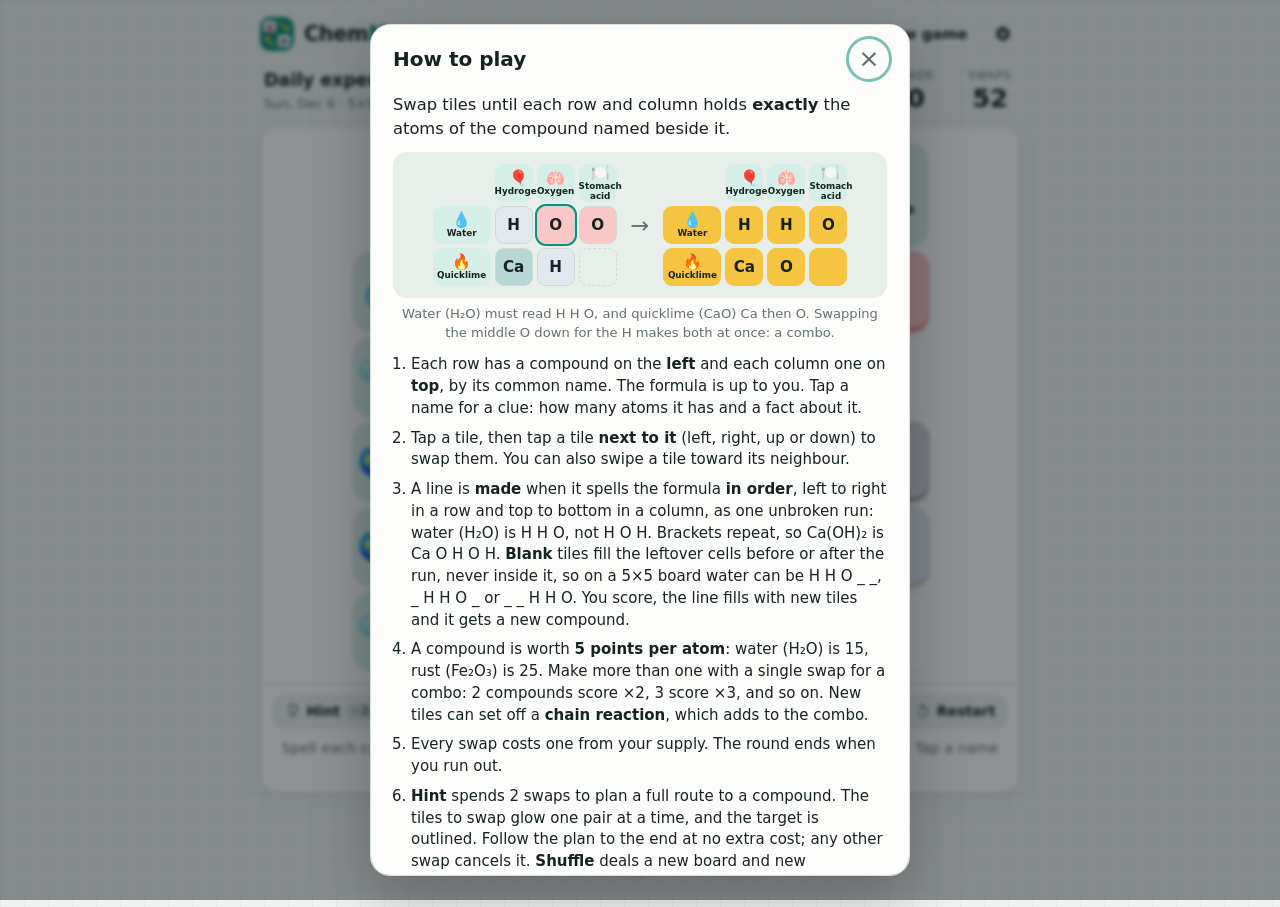
==== commit 6c3c1e68: "Make shuffles free when nothing on the board can be made Small boards often dead-ended once the thre" ====
--- a/public/index.html
+++ b/public/index.html
@@ -156,7 +156,7 @@
         <li>A line is <b>made</b> when it spells the formula <b>in order</b>, left to right in a row and top to bottom in a column, as one unbroken run: water (H₂O) is H H O, not H O H. Brackets repeat, so Ca(OH)₂ is Ca O H O H. <b>Blank</b> tiles fill the leftover cells before or after the run, never inside it, so on a 5×5 board water can be H H O _ _, _ H H O _ or _ _ H H O. You score, the line fills with new tiles and it gets a new compound.</li>
         <li>A compound is worth <b>5 points per atom</b>: water (H₂O) is 15, rust (Fe₂O₃) is 25. Make more than one with a single swap for a combo: 2 compounds score ×2, 3 score ×3, and so on. New tiles can set off a <b>chain reaction</b>, which adds to the combo.</li>
         <li>Every swap costs one from your supply. The round ends when you run out.</li>
-        <li><b>Hint</b> spends 2 swaps to plan a full route to a compound. The tiles to swap glow one pair at a time, and the target is outlined. Follow the plan to the end at no extra cost; any other swap cancels it. <b>Shuffle</b> deals a new board, free, 3 times per round.</li>
+        <li><b>Hint</b> spends 2 swaps to plan a full route to a compound. The tiles to swap glow one pair at a time, and the target is outlined. Follow the plan to the end at no extra cost; any other swap cancels it. <b>Shuffle</b> deals a new board and new compounds, free, 3 times per round, plus any time nothing on the board can be made.</li>
       </ol>
       <p class="fine">Every compound can be made from the board it was dealt with. Bigger boards ask for bigger molecules. Once you've made a compound, its formula goes in your <b>lab notebook</b> and shows when you tap its name. The <b>Daily</b> board is the same for everyone, and your first finish is the one that counts.</p>
       <div class="dlg-actions"><button class="btn primary" data-close>Let's react</button></div>
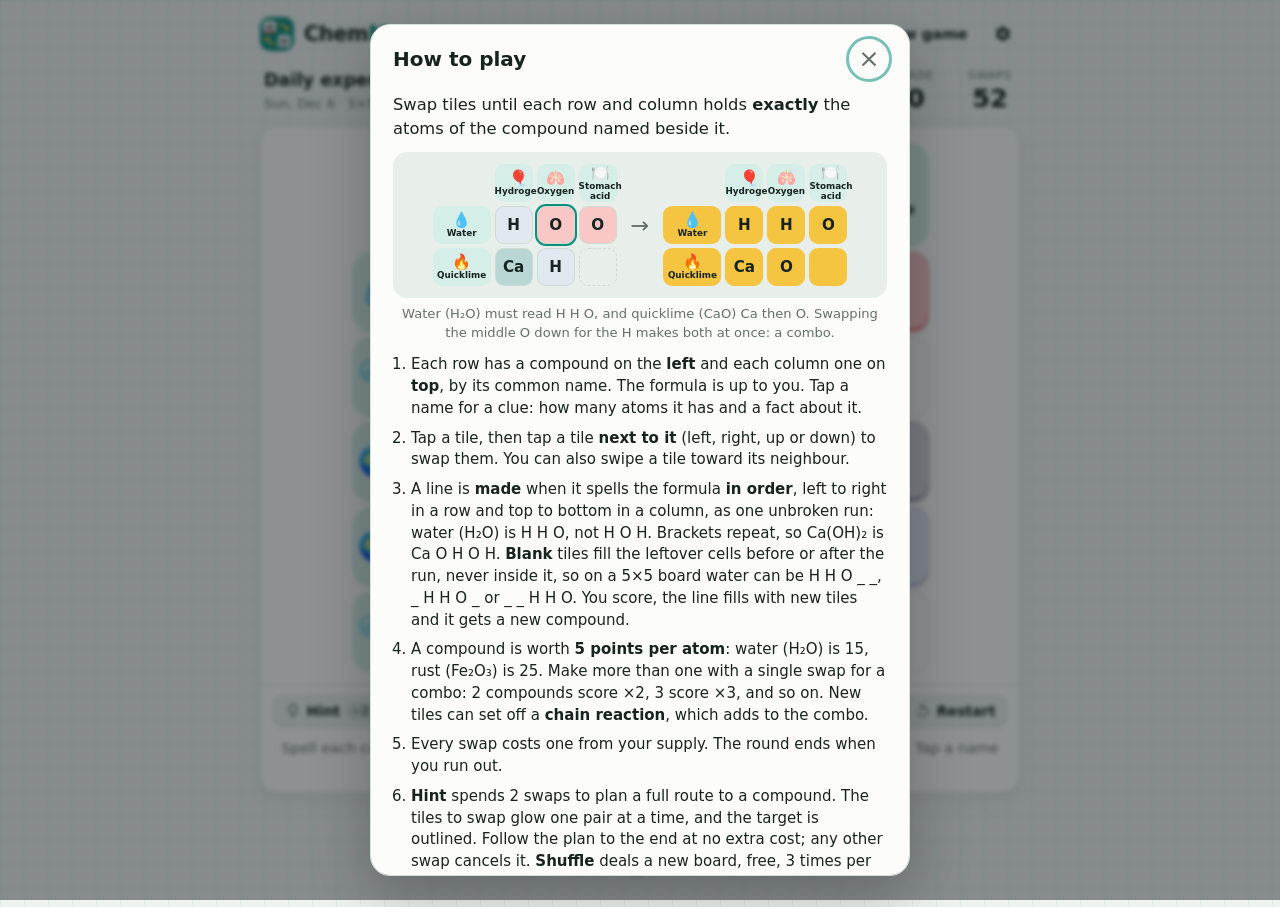
==== commit 561c70e2: "Revert "Make shuffles free when nothing on the board can be made" This reverts commit 6c3c1e6816cbe1" ====
--- a/public/index.html
+++ b/public/index.html
@@ -156,7 +156,7 @@
         <li>A line is <b>made</b> when it spells the formula <b>in order</b>, left to right in a row and top to bottom in a column, as one unbroken run: water (H₂O) is H H O, not H O H. Brackets repeat, so Ca(OH)₂ is Ca O H O H. <b>Blank</b> tiles fill the leftover cells before or after the run, never inside it, so on a 5×5 board water can be H H O _ _, _ H H O _ or _ _ H H O. You score, the line fills with new tiles and it gets a new compound.</li>
         <li>A compound is worth <b>5 points per atom</b>: water (H₂O) is 15, rust (Fe₂O₃) is 25. Make more than one with a single swap for a combo: 2 compounds score ×2, 3 score ×3, and so on. New tiles can set off a <b>chain reaction</b>, which adds to the combo.</li>
         <li>Every swap costs one from your supply. The round ends when you run out.</li>
-        <li><b>Hint</b> spends 2 swaps to plan a full route to a compound. The tiles to swap glow one pair at a time, and the target is outlined. Follow the plan to the end at no extra cost; any other swap cancels it. <b>Shuffle</b> deals a new board and new compounds, free, 3 times per round, plus any time nothing on the board can be made.</li>
+        <li><b>Hint</b> spends 2 swaps to plan a full route to a compound. The tiles to swap glow one pair at a time, and the target is outlined. Follow the plan to the end at no extra cost; any other swap cancels it. <b>Shuffle</b> deals a new board, free, 3 times per round.</li>
       </ol>
       <p class="fine">Every compound can be made from the board it was dealt with. Bigger boards ask for bigger molecules. Once you've made a compound, its formula goes in your <b>lab notebook</b> and shows when you tap its name. The <b>Daily</b> board is the same for everyone, and your first finish is the one that counts.</p>
       <div class="dlg-actions"><button class="btn primary" data-close>Let's react</button></div>
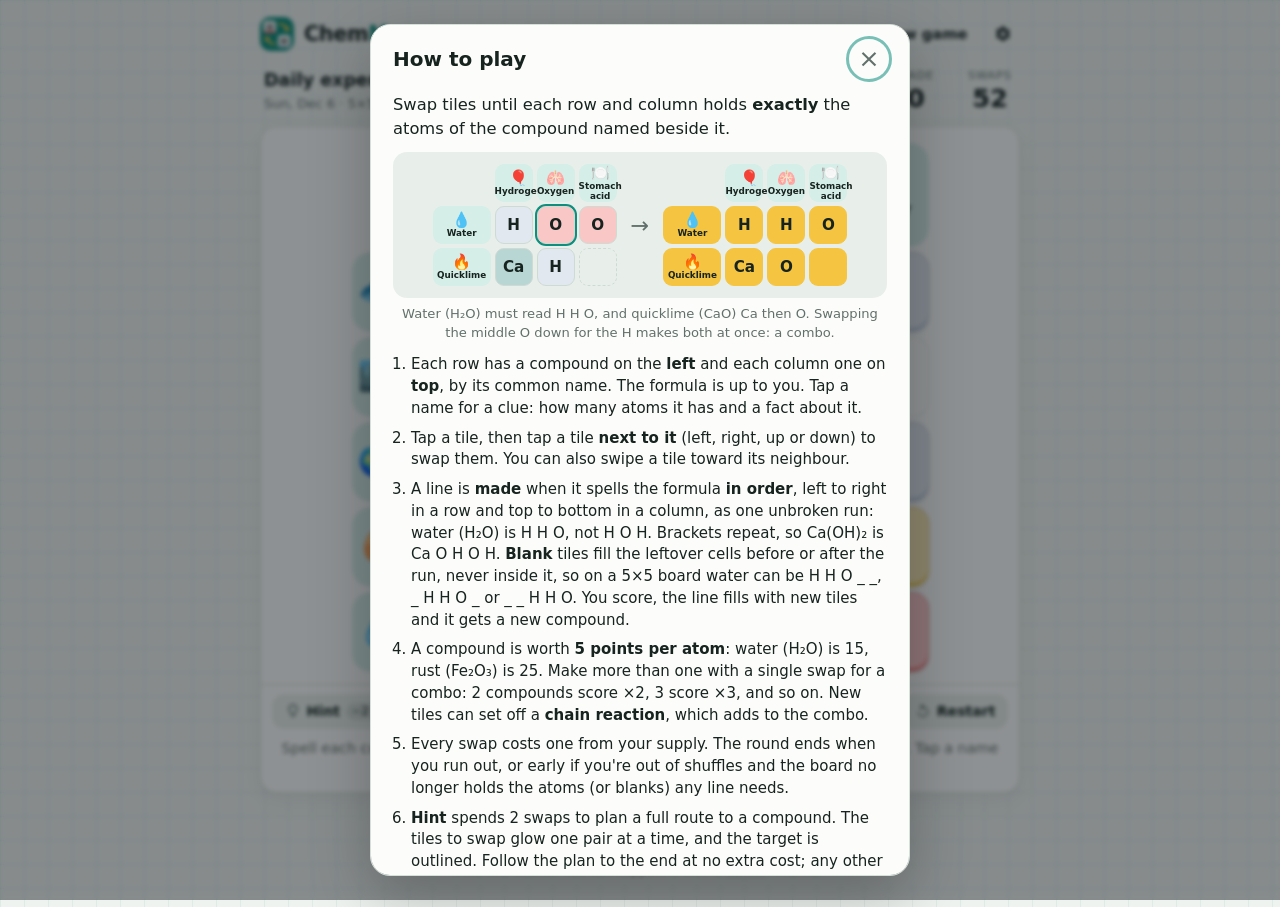
==== commit 28648bad: "End the round early on a dead board with no shuffles left When every line's compound needs atoms or " ====
--- a/public/index.html
+++ b/public/index.html
@@ -155,7 +155,7 @@
         <li>Tap a tile, then tap a tile <b>next to it</b> (left, right, up or down) to swap them. You can also swipe a tile toward its neighbour.</li>
         <li>A line is <b>made</b> when it spells the formula <b>in order</b>, left to right in a row and top to bottom in a column, as one unbroken run: water (H₂O) is H H O, not H O H. Brackets repeat, so Ca(OH)₂ is Ca O H O H. <b>Blank</b> tiles fill the leftover cells before or after the run, never inside it, so on a 5×5 board water can be H H O _ _, _ H H O _ or _ _ H H O. You score, the line fills with new tiles and it gets a new compound.</li>
         <li>A compound is worth <b>5 points per atom</b>: water (H₂O) is 15, rust (Fe₂O₃) is 25. Make more than one with a single swap for a combo: 2 compounds score ×2, 3 score ×3, and so on. New tiles can set off a <b>chain reaction</b>, which adds to the combo.</li>
-        <li>Every swap costs one from your supply. The round ends when you run out.</li>
+        <li>Every swap costs one from your supply. The round ends when you run out, or early if you're out of shuffles and the board no longer holds the atoms (or blanks) any line needs.</li>
         <li><b>Hint</b> spends 2 swaps to plan a full route to a compound. The tiles to swap glow one pair at a time, and the target is outlined. Follow the plan to the end at no extra cost; any other swap cancels it. <b>Shuffle</b> deals a new board, free, 3 times per round.</li>
       </ol>
       <p class="fine">Every compound can be made from the board it was dealt with. Bigger boards ask for bigger molecules. Once you've made a compound, its formula goes in your <b>lab notebook</b> and shows when you tap its name. The <b>Daily</b> board is the same for everyone, and your first finish is the one that counts.</p>
